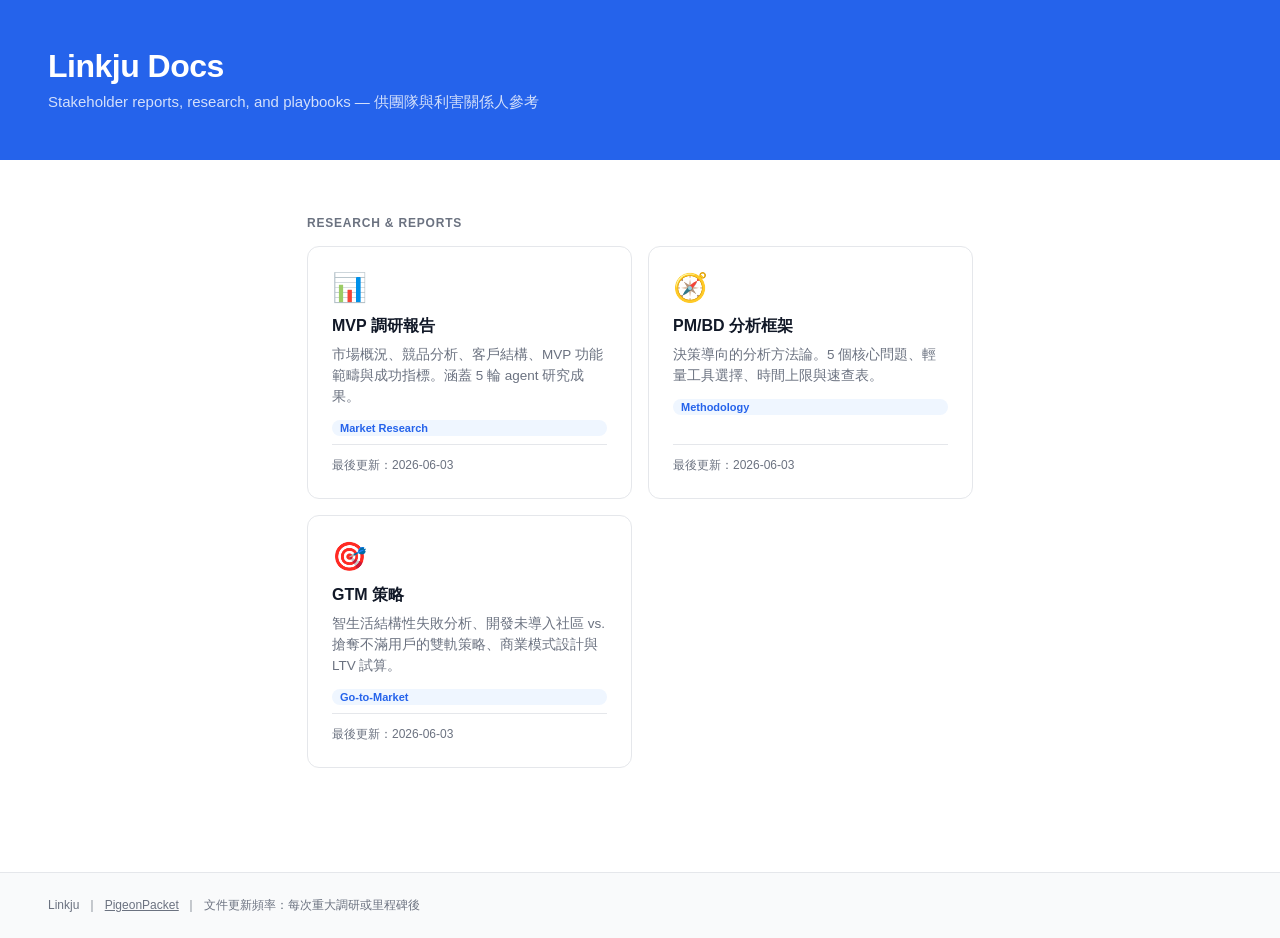
==== index.html @ 29cb68ba "docs: add GTM strategy report + update landing page - gtm-strategy.html: 智生活 structural failure anal" ====
<!DOCTYPE html>
<html lang="zh-TW">
<head>
  <meta charset="UTF-8" />
  <meta name="viewport" content="width=device-width, initial-scale=1.0" />
  <title>Linkju Docs</title>
  <style>
    :root {
      --accent: #2563eb;
      --accent-light: #eff6ff;
      --text: #111827;
      --muted: #6b7280;
      --border: #e5e7eb;
      --bg: #ffffff;
      --section-bg: #f9fafb;
    }
    * { box-sizing: border-box; margin: 0; padding: 0; }
    body {
      font-family: -apple-system, BlinkMacSystemFont, "Segoe UI", sans-serif;
      color: var(--text);
      background: var(--bg);
      min-height: 100vh;
      display: flex;
      flex-direction: column;
    }
    header {
      background: var(--accent);
      color: white;
      padding: 48px;
    }
    header h1 { font-size: 32px; font-weight: 800; letter-spacing: -0.5px; }
    header p { margin-top: 8px; opacity: 0.8; font-size: 15px; }

    main {
      max-width: 800px;
      margin: 0 auto;
      padding: 56px 32px;
      flex: 1;
    }

    .section-label {
      font-size: 12px;
      font-weight: 700;
      text-transform: uppercase;
      letter-spacing: 0.8px;
      color: var(--muted);
      margin-bottom: 16px;
    }

    .doc-grid {
      display: grid;
      grid-template-columns: repeat(auto-fit, minmax(300px, 1fr));
      gap: 16px;
      margin-bottom: 48px;
    }

    .doc-card {
      border: 1px solid var(--border);
      border-radius: 12px;
      padding: 24px;
      text-decoration: none;
      color: var(--text);
      transition: border-color 0.15s, box-shadow 0.15s;
      display: flex;
      flex-direction: column;
      gap: 8px;
    }
    .doc-card:hover {
      border-color: var(--accent);
      box-shadow: 0 0 0 3px var(--accent-light);
    }
    .doc-card .icon {
      font-size: 28px;
      margin-bottom: 4px;
    }
    .doc-card .title {
      font-size: 16px;
      font-weight: 700;
    }
    .doc-card .desc {
      font-size: 13.5px;
      color: var(--muted);
      line-height: 1.55;
    }
    .doc-card .tag {
      margin-top: 4px;
      font-size: 11px;
      font-weight: 600;
      color: var(--accent);
      background: var(--accent-light);
      display: inline-block;
      padding: 2px 8px;
      border-radius: 20px;
    }
    .doc-card .updated {
      font-size: 12px;
      color: var(--muted);
      margin-top: auto;
      padding-top: 12px;
      border-top: 1px solid var(--border);
    }

    footer {
      padding: 24px 48px;
      border-top: 1px solid var(--border);
      font-size: 12px;
      color: var(--muted);
      background: var(--section-bg);
    }

    @media (max-width: 600px) {
      header, main, footer { padding-left: 20px; padding-right: 20px; }
      header { padding-top: 32px; padding-bottom: 32px; }
    }
  </style>
</head>
<body>

<header>
  <h1>Linkju Docs</h1>
  <p>Stakeholder reports, research, and playbooks — 供團隊與利害關係人參考</p>
</header>

<main>

  <div class="section-label">Research & Reports</div>
  <div class="doc-grid">

    <a class="doc-card" href="mvp-research.html">
      <div class="icon">📊</div>
      <div class="title">MVP 調研報告</div>
      <div class="desc">市場概況、競品分析、客戶結構、MVP 功能範疇與成功指標。涵蓋 5 輪 agent 研究成果。</div>
      <div class="tag">Market Research</div>
      <div class="updated">最後更新：2026-06-03</div>
    </a>

    <a class="doc-card" href="pm-bd-playbook.html">
      <div class="icon">🧭</div>
      <div class="title">PM/BD 分析框架</div>
      <div class="desc">決策導向的分析方法論。5 個核心問題、輕量工具選擇、時間上限與速查表。</div>
      <div class="tag">Methodology</div>
      <div class="updated">最後更新：2026-06-03</div>
    </a>

    <a class="doc-card" href="gtm-strategy.html">
      <div class="icon">🎯</div>
      <div class="title">GTM 策略</div>
      <div class="desc">智生活結構性失敗分析、開發未導入社區 vs. 搶奪不滿用戶的雙軌策略、商業模式設計與 LTV 試算。</div>
      <div class="tag">Go-to-Market</div>
      <div class="updated">最後更新：2026-06-03</div>
    </a>

  </div>

</main>

<footer>
  Linkju &nbsp;｜&nbsp; <a href="https://github.com/PigeonPacket" style="color: inherit;">PigeonPacket</a> &nbsp;｜&nbsp; 文件更新頻率：每次重大調研或里程碑後
</footer>

</body>
</html>
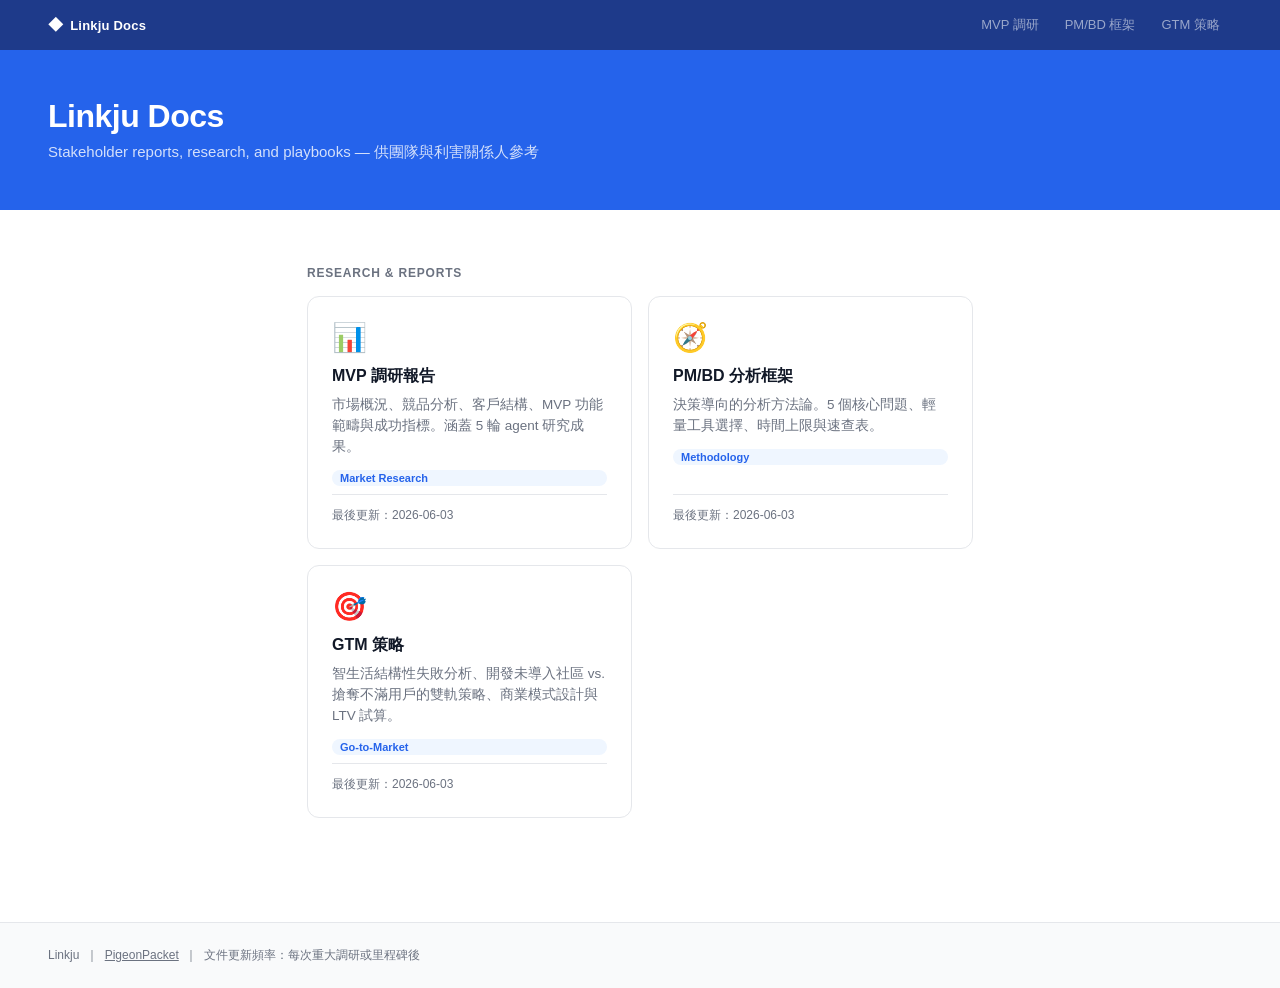
==== commit 0ecd1a44: "docs: add sticky topnav across all pages Persistent navigation bar on all 4 pages — logo links home," ====
--- a/index.html
+++ b/index.html
@@ -112,9 +112,62 @@
       header, main, footer { padding-left: 20px; padding-right: 20px; }
       header { padding-top: 32px; padding-bottom: 32px; }
     }
+
+    /* ── Top Navigation ── */
+    .topnav {
+      background: #1e3a8a;
+      padding: 0 48px;
+      display: flex;
+      align-items: center;
+      justify-content: space-between;
+      height: 50px;
+      position: sticky;
+      top: 0;
+      z-index: 100;
+    }
+    .nav-logo {
+      color: rgba(255,255,255,0.75);
+      font-weight: 700;
+      font-size: 13px;
+      text-decoration: none;
+      letter-spacing: 0.2px;
+      display: flex;
+      align-items: center;
+      gap: 7px;
+    }
+    .nav-logo:hover { color: white; }
+    .nav-logo.active { color: white; }
+    .nav-logo .logo-mark { font-size: 15px; }
+    .nav-links { display: flex; align-items: center; gap: 2px; }
+    .nav-link {
+      color: rgba(255,255,255,0.55);
+      text-decoration: none;
+      font-size: 13px;
+      font-weight: 500;
+      padding: 6px 12px;
+      border-radius: 6px;
+      transition: background 0.15s, color 0.15s;
+      white-space: nowrap;
+    }
+    .nav-link:hover { background: rgba(255,255,255,0.1); color: rgba(255,255,255,0.9); }
+    .nav-link.active { background: rgba(255,255,255,0.15); color: white; font-weight: 600; }
+    @media (max-width: 600px) {
+      .topnav { padding: 10px 20px; height: auto; flex-wrap: wrap; gap: 8px; }
+      .nav-links { gap: 0; flex-wrap: wrap; }
+      .nav-link { padding: 4px 8px; font-size: 12px; }
+    }
   </style>
 </head>
 <body>
+
+<nav class="topnav">
+  <a href="index.html" class="nav-logo active"><span class="logo-mark">◆</span> Linkju Docs</a>
+  <div class="nav-links">
+    <a href="mvp-research.html" class="nav-link">MVP 調研</a>
+    <a href="pm-bd-playbook.html" class="nav-link">PM/BD 框架</a>
+    <a href="gtm-strategy.html" class="nav-link">GTM 策略</a>
+  </div>
+</nav>
 
 <header>
   <h1>Linkju Docs</h1>
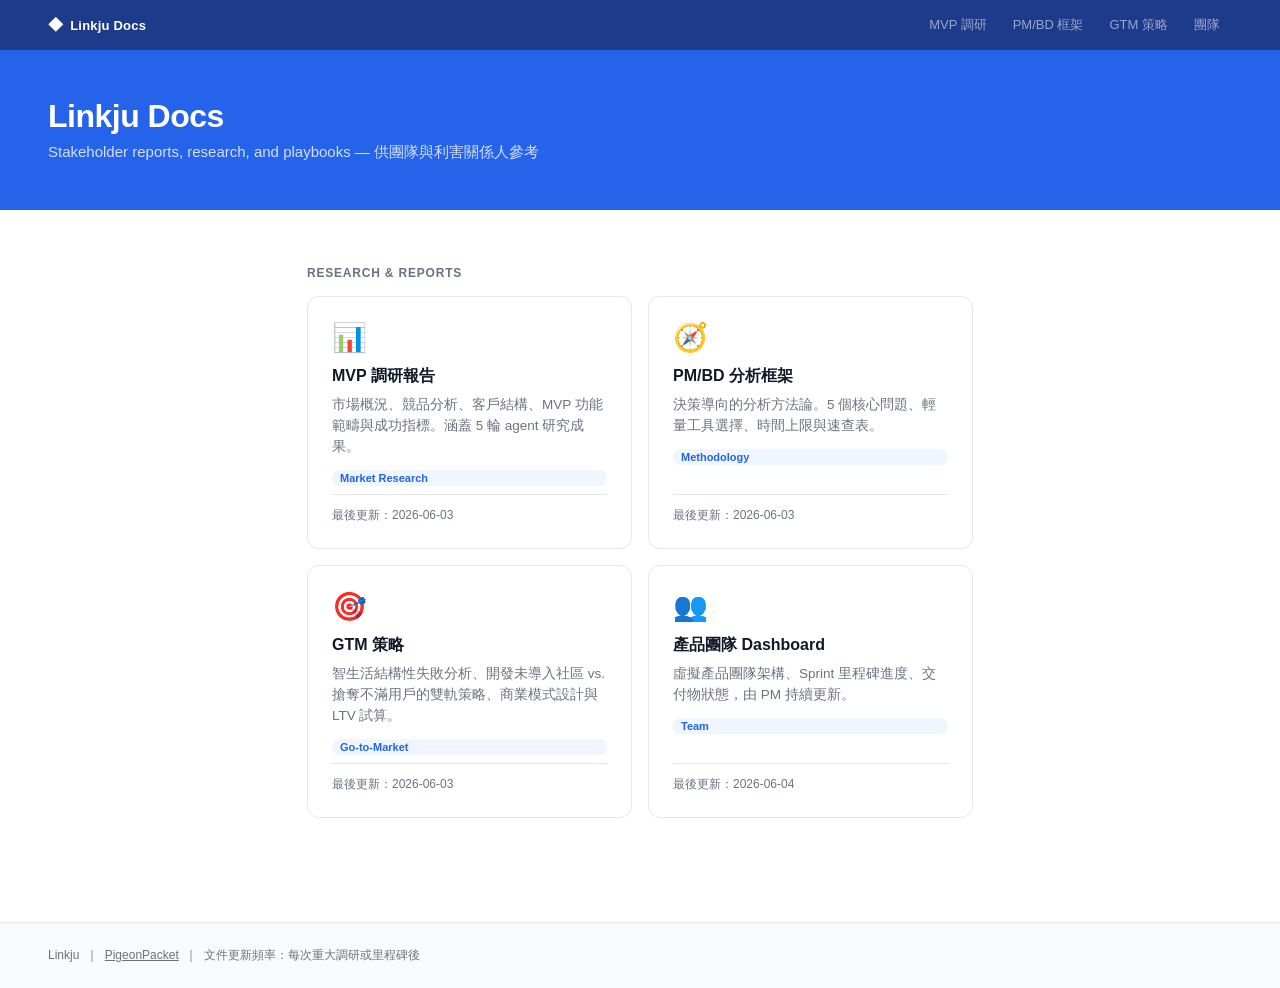
==== commit e42d4bad: "docs: add team dashboard with sprint milestones and deliverable status Co-Authored-By: Claude Sonnet" ====
--- a/index.html
+++ b/index.html
@@ -166,6 +166,7 @@
     <a href="mvp-research.html" class="nav-link">MVP 調研</a>
     <a href="pm-bd-playbook.html" class="nav-link">PM/BD 框架</a>
     <a href="gtm-strategy.html" class="nav-link">GTM 策略</a>
+    <a href="team.html" class="nav-link">團隊</a>
   </div>
 </nav>
 
@@ -203,6 +204,14 @@
       <div class="updated">最後更新：2026-06-03</div>
     </a>
 
+    <a class="doc-card" href="team.html">
+      <div class="icon">👥</div>
+      <div class="title">產品團隊 Dashboard</div>
+      <div class="desc">虛擬產品團隊架構、Sprint 里程碑進度、交付物狀態，由 PM 持續更新。</div>
+      <div class="tag">Team</div>
+      <div class="updated">最後更新：2026-06-04</div>
+    </a>
+
   </div>
 
 </main>
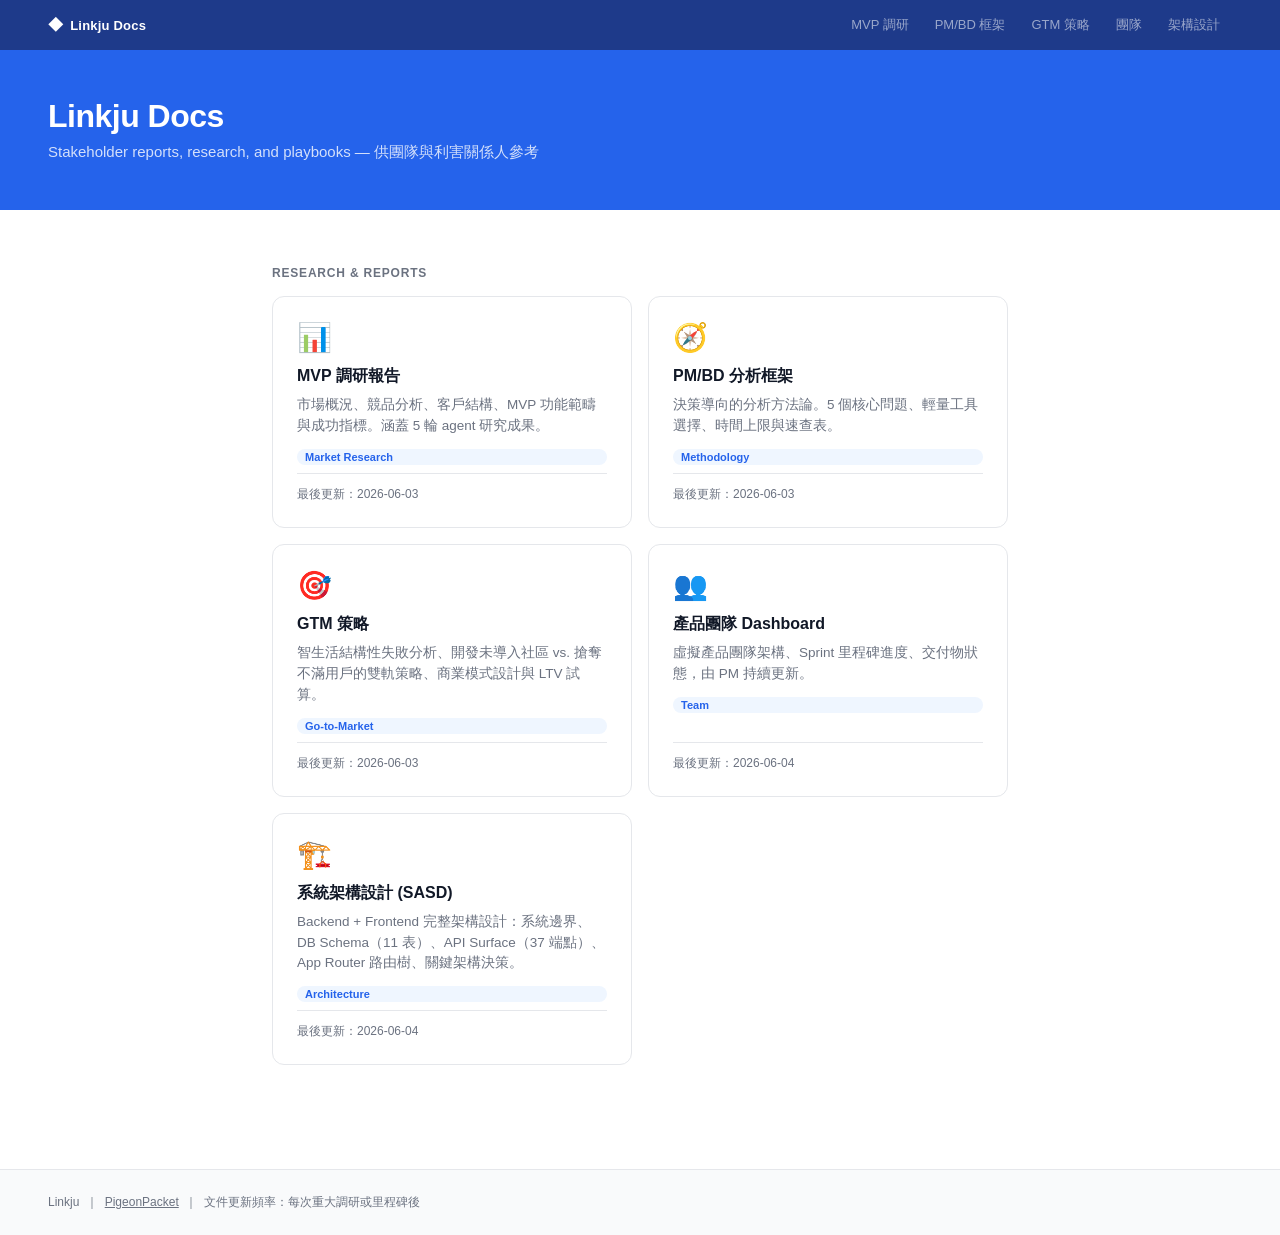
==== commit 3d28fe9d: "docs: add architecture (SASD) page — system context, DB schema, API surface, frontend routes Co-Auth" ====
--- a/index.html
+++ b/index.html
@@ -167,6 +167,7 @@
     <a href="pm-bd-playbook.html" class="nav-link">PM/BD 框架</a>
     <a href="gtm-strategy.html" class="nav-link">GTM 策略</a>
     <a href="team.html" class="nav-link">團隊</a>
+    <a href="architecture.html" class="nav-link">架構設計</a>
   </div>
 </nav>
 
@@ -212,6 +213,14 @@
       <div class="updated">最後更新：2026-06-04</div>
     </a>
 
+    <a class="doc-card" href="architecture.html">
+      <div class="icon">🏗️</div>
+      <div class="title">系統架構設計 (SASD)</div>
+      <div class="desc">Backend + Frontend 完整架構設計：系統邊界、DB Schema（11 表）、API Surface（37 端點）、App Router 路由樹、關鍵架構決策。</div>
+      <div class="tag">Architecture</div>
+      <div class="updated">最後更新：2026-06-04</div>
+    </a>
+
   </div>
 
 </main>
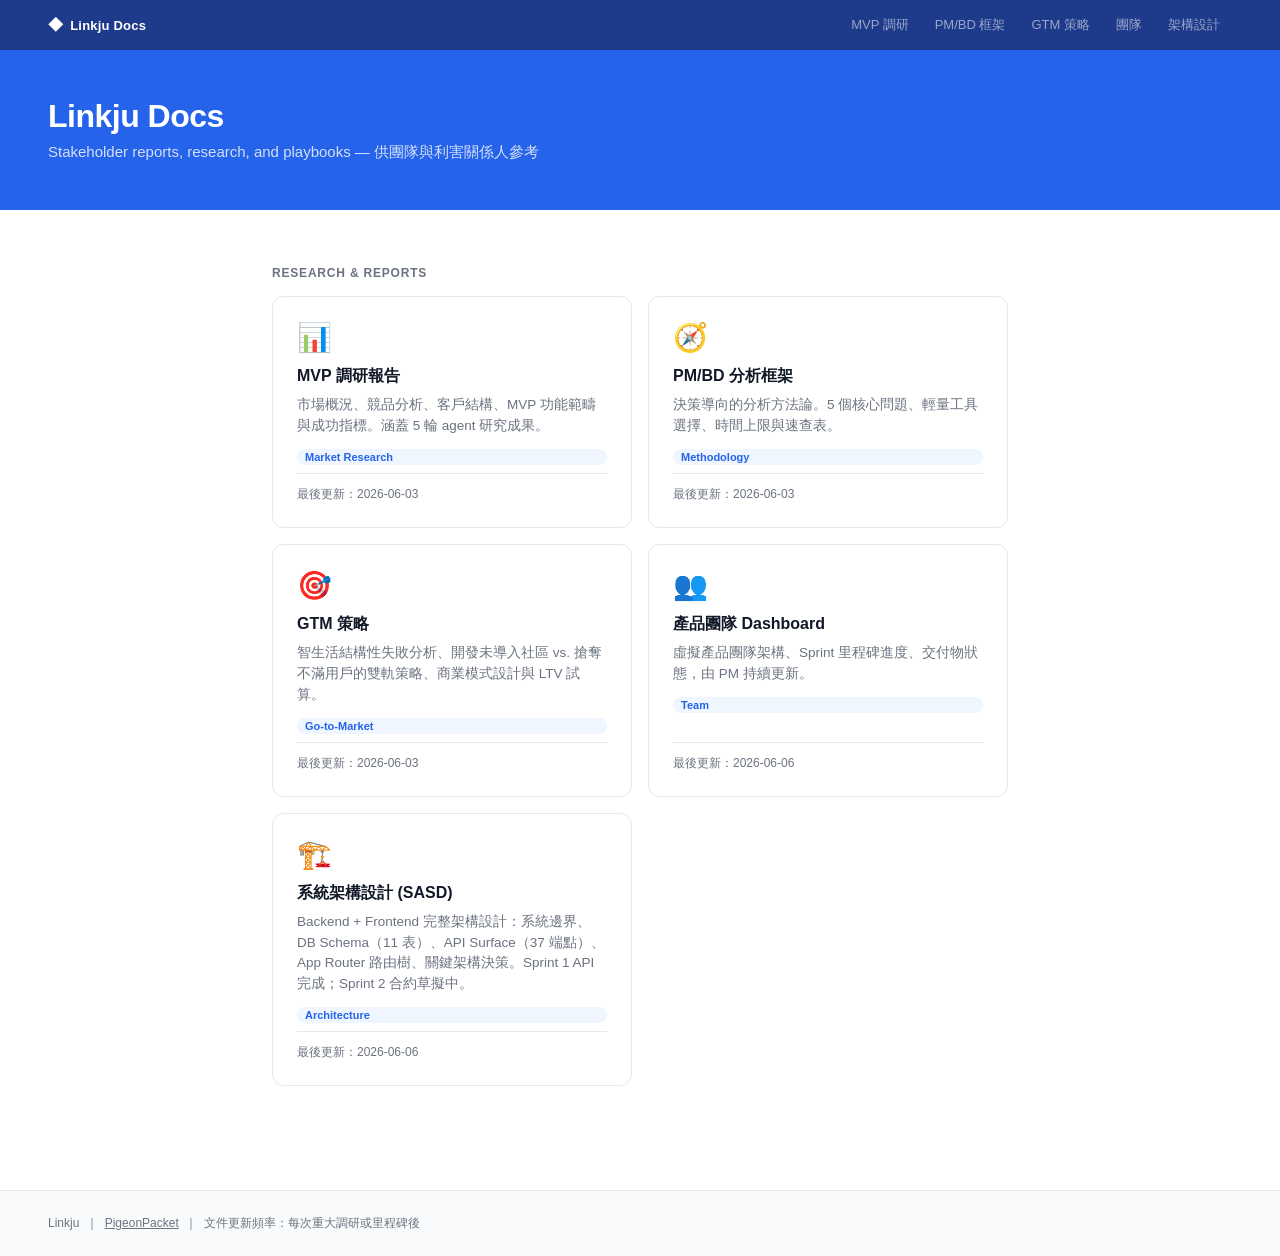
==== commit 5c551ee5: "docs: refresh stakeholder status to 2026-06-06 sprint reality Update team/architecture/index pages: " ====
--- a/index.html
+++ b/index.html
@@ -210,15 +210,15 @@
       <div class="title">產品團隊 Dashboard</div>
       <div class="desc">虛擬產品團隊架構、Sprint 里程碑進度、交付物狀態，由 PM 持續更新。</div>
       <div class="tag">Team</div>
-      <div class="updated">最後更新：2026-06-04</div>
+      <div class="updated">最後更新：2026-06-06</div>
     </a>
 
     <a class="doc-card" href="architecture.html">
       <div class="icon">🏗️</div>
       <div class="title">系統架構設計 (SASD)</div>
-      <div class="desc">Backend + Frontend 完整架構設計：系統邊界、DB Schema（11 表）、API Surface（37 端點）、App Router 路由樹、關鍵架構決策。</div>
+      <div class="desc">Backend + Frontend 完整架構設計：系統邊界、DB Schema（11 表）、API Surface（37 端點）、App Router 路由樹、關鍵架構決策。Sprint 1 API 完成；Sprint 2 合約草擬中。</div>
       <div class="tag">Architecture</div>
-      <div class="updated">最後更新：2026-06-04</div>
+      <div class="updated">最後更新：2026-06-06</div>
     </a>
 
   </div>
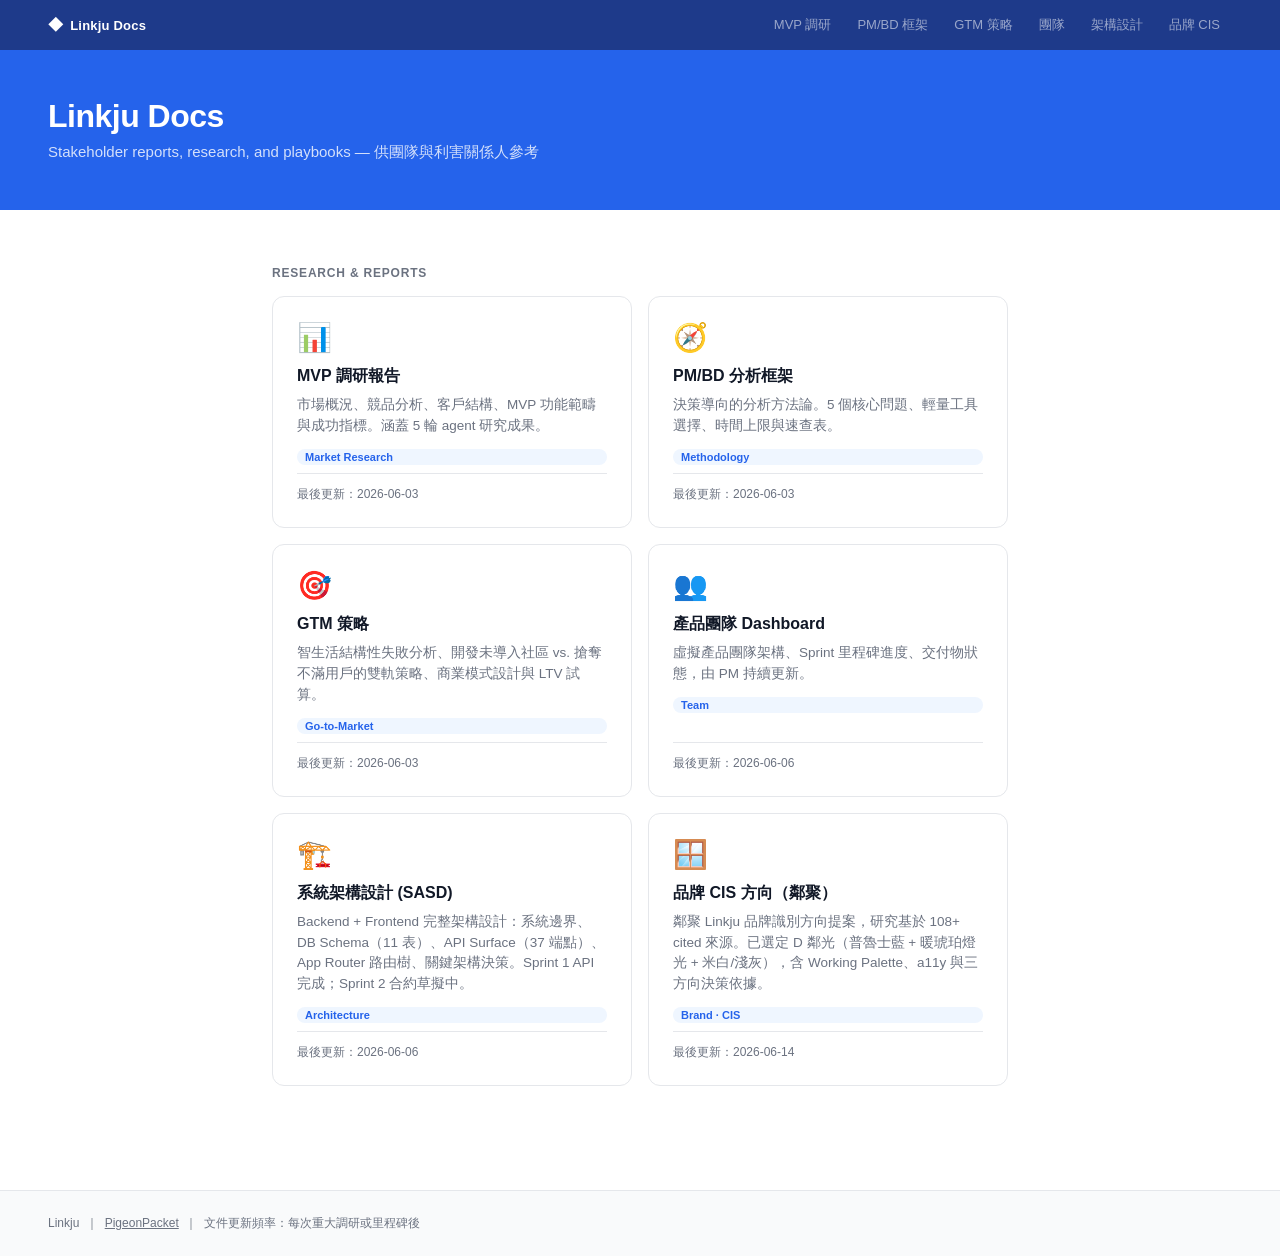
==== commit 3bea15f1: "docs(brand): select D 鄰光 + Working Palette v1; add CIS to homepage sitemap cis-proposal.html: 'selec" ====
--- a/index.html
+++ b/index.html
@@ -168,6 +168,7 @@
     <a href="gtm-strategy.html" class="nav-link">GTM 策略</a>
     <a href="team.html" class="nav-link">團隊</a>
     <a href="architecture.html" class="nav-link">架構設計</a>
+    <a href="cis-proposal.html" class="nav-link">品牌 CIS</a>
   </div>
 </nav>
 
@@ -221,6 +222,14 @@
       <div class="updated">最後更新：2026-06-06</div>
     </a>
 
+    <a class="doc-card" href="cis-proposal.html">
+      <div class="icon">🪟</div>
+      <div class="title">品牌 CIS 方向（鄰聚）</div>
+      <div class="desc">鄰聚 Linkju 品牌識別方向提案，研究基於 108+ cited 來源。已選定 D 鄰光（普魯士藍 + 暖琥珀燈光 + 米白/淺灰），含 Working Palette、a11y 與三方向決策依據。</div>
+      <div class="tag">Brand · CIS</div>
+      <div class="updated">最後更新：2026-06-14</div>
+    </a>
+
   </div>
 
 </main>
@@ -229,5 +238,6 @@
   Linkju &nbsp;｜&nbsp; <a href="https://github.com/PigeonPacket" style="color: inherit;">PigeonPacket</a> &nbsp;｜&nbsp; 文件更新頻率：每次重大調研或里程碑後
 </footer>
 
+  <script src="tts.js" defer></script>
 </body>
 </html>
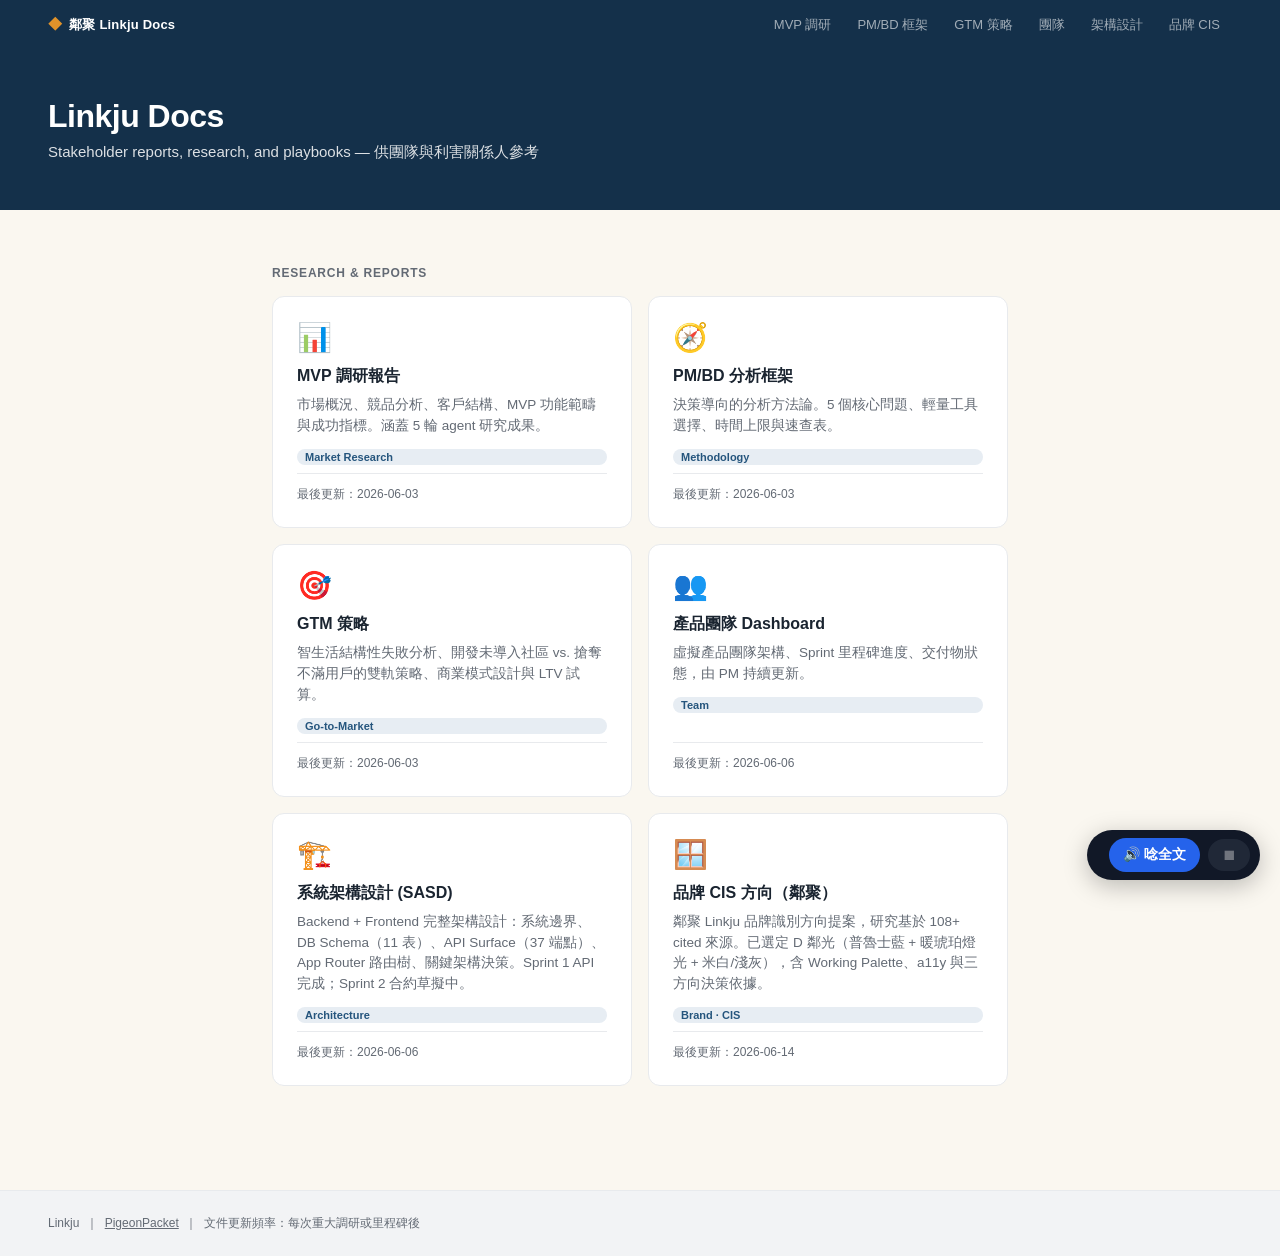
==== commit f752a426: "refactor(docs): shared header + 鄰光 design tokens across all pages (DRY) Stop duplicating the header " ====
--- a/index.html
+++ b/index.html
@@ -4,173 +4,11 @@
   <meta charset="UTF-8" />
   <meta name="viewport" content="width=device-width, initial-scale=1.0" />
   <title>Linkju Docs</title>
-  <style>
-    :root {
-      --accent: #2563eb;
-      --accent-light: #eff6ff;
-      --text: #111827;
-      --muted: #6b7280;
-      --border: #e5e7eb;
-      --bg: #ffffff;
-      --section-bg: #f9fafb;
-    }
-    * { box-sizing: border-box; margin: 0; padding: 0; }
-    body {
-      font-family: -apple-system, BlinkMacSystemFont, "Segoe UI", sans-serif;
-      color: var(--text);
-      background: var(--bg);
-      min-height: 100vh;
-      display: flex;
-      flex-direction: column;
-    }
-    header {
-      background: var(--accent);
-      color: white;
-      padding: 48px;
-    }
-    header h1 { font-size: 32px; font-weight: 800; letter-spacing: -0.5px; }
-    header p { margin-top: 8px; opacity: 0.8; font-size: 15px; }
-
-    main {
-      max-width: 800px;
-      margin: 0 auto;
-      padding: 56px 32px;
-      flex: 1;
-    }
-
-    .section-label {
-      font-size: 12px;
-      font-weight: 700;
-      text-transform: uppercase;
-      letter-spacing: 0.8px;
-      color: var(--muted);
-      margin-bottom: 16px;
-    }
-
-    .doc-grid {
-      display: grid;
-      grid-template-columns: repeat(auto-fit, minmax(300px, 1fr));
-      gap: 16px;
-      margin-bottom: 48px;
-    }
-
-    .doc-card {
-      border: 1px solid var(--border);
-      border-radius: 12px;
-      padding: 24px;
-      text-decoration: none;
-      color: var(--text);
-      transition: border-color 0.15s, box-shadow 0.15s;
-      display: flex;
-      flex-direction: column;
-      gap: 8px;
-    }
-    .doc-card:hover {
-      border-color: var(--accent);
-      box-shadow: 0 0 0 3px var(--accent-light);
-    }
-    .doc-card .icon {
-      font-size: 28px;
-      margin-bottom: 4px;
-    }
-    .doc-card .title {
-      font-size: 16px;
-      font-weight: 700;
-    }
-    .doc-card .desc {
-      font-size: 13.5px;
-      color: var(--muted);
-      line-height: 1.55;
-    }
-    .doc-card .tag {
-      margin-top: 4px;
-      font-size: 11px;
-      font-weight: 600;
-      color: var(--accent);
-      background: var(--accent-light);
-      display: inline-block;
-      padding: 2px 8px;
-      border-radius: 20px;
-    }
-    .doc-card .updated {
-      font-size: 12px;
-      color: var(--muted);
-      margin-top: auto;
-      padding-top: 12px;
-      border-top: 1px solid var(--border);
-    }
-
-    footer {
-      padding: 24px 48px;
-      border-top: 1px solid var(--border);
-      font-size: 12px;
-      color: var(--muted);
-      background: var(--section-bg);
-    }
-
-    @media (max-width: 600px) {
-      header, main, footer { padding-left: 20px; padding-right: 20px; }
-      header { padding-top: 32px; padding-bottom: 32px; }
-    }
-
-    /* ── Top Navigation ── */
-    .topnav {
-      background: #1e3a8a;
-      padding: 0 48px;
-      display: flex;
-      align-items: center;
-      justify-content: space-between;
-      height: 50px;
-      position: sticky;
-      top: 0;
-      z-index: 100;
-    }
-    .nav-logo {
-      color: rgba(255,255,255,0.75);
-      font-weight: 700;
-      font-size: 13px;
-      text-decoration: none;
-      letter-spacing: 0.2px;
-      display: flex;
-      align-items: center;
-      gap: 7px;
-    }
-    .nav-logo:hover { color: white; }
-    .nav-logo.active { color: white; }
-    .nav-logo .logo-mark { font-size: 15px; }
-    .nav-links { display: flex; align-items: center; gap: 2px; }
-    .nav-link {
-      color: rgba(255,255,255,0.55);
-      text-decoration: none;
-      font-size: 13px;
-      font-weight: 500;
-      padding: 6px 12px;
-      border-radius: 6px;
-      transition: background 0.15s, color 0.15s;
-      white-space: nowrap;
-    }
-    .nav-link:hover { background: rgba(255,255,255,0.1); color: rgba(255,255,255,0.9); }
-    .nav-link.active { background: rgba(255,255,255,0.15); color: white; font-weight: 600; }
-    @media (max-width: 600px) {
-      .topnav { padding: 10px 20px; height: auto; flex-wrap: wrap; gap: 8px; }
-      .nav-links { gap: 0; flex-wrap: wrap; }
-      .nav-link { padding: 4px 8px; font-size: 12px; }
-    }
-  </style>
+  <link rel="stylesheet" href="assets/site.css">
 </head>
 <body>
 
-<nav class="topnav">
-  <a href="index.html" class="nav-logo active"><span class="logo-mark">◆</span> Linkju Docs</a>
-  <div class="nav-links">
-    <a href="mvp-research.html" class="nav-link">MVP 調研</a>
-    <a href="pm-bd-playbook.html" class="nav-link">PM/BD 框架</a>
-    <a href="gtm-strategy.html" class="nav-link">GTM 策略</a>
-    <a href="team.html" class="nav-link">團隊</a>
-    <a href="architecture.html" class="nav-link">架構設計</a>
-    <a href="cis-proposal.html" class="nav-link">品牌 CIS</a>
-  </div>
-</nav>
+<div id="site-nav"></div>
 
 <header>
   <h1>Linkju Docs</h1>
@@ -239,5 +77,6 @@
 </footer>
 
   <script src="tts.js" defer></script>
+  <script src="assets/site.js" defer></script>
 </body>
 </html>
--- a/assets/site.css
+++ b/assets/site.css
@@ -0,0 +1,94 @@
+/* ============================================================================
+   Linkju Docs — shared site stylesheet (鄰聚 / Linkju 鄰光 design tokens)
+   Single source of truth for the docs site chrome. Edit HERE, every page updates.
+   Direction D 鄰光: Prussian blue base · blue-600 actions · single amber accent ·
+   cream + light-grey surfaces.
+   ============================================================================ */
+
+:root {
+  /* Prussian blue ramp */
+  --blue-900:#0E2438; --blue-800:#14304A; --blue-700:#1C405E;
+  --blue-600:#25557D; --blue-500:#356C97;
+  /* single amber accent (lamplight) */
+  --amber-500:#E0922A; --amber-700:#B3741A; --amber-100:#F7E6C8;
+  /* cream + light-grey neutrals */
+  --cream:#FAF7F0; --card:#FFFFFF;
+  --grey-50:#F2F3F5; --grey-100:#E8EAED; --grey-200:#D7DBE0;
+  --grey-400:#A7AEB7; --grey-600:#636A74; --ink:#1A2430;
+
+  /* semantic */
+  --bg:var(--cream); --text:var(--ink); --muted:var(--grey-600);
+  --border:var(--grey-100); --section-bg:var(--grey-50);
+  --accent:var(--blue-600);            /* interactive / links / CTAs */
+  --accent-light:#E7EDF3;              /* pale blue tint */
+  --chrome:var(--blue-800);            /* nav + header band */
+}
+
+* { box-sizing:border-box; margin:0; padding:0; }
+body {
+  font-family:"Inter","Noto Sans TC",-apple-system,BlinkMacSystemFont,"Segoe UI",sans-serif;
+  color:var(--text); background:var(--bg);
+  min-height:100vh; display:flex; flex-direction:column;
+  -webkit-font-smoothing:antialiased;
+}
+a { color:var(--accent); }
+
+/* ── Shared top navigation (injected by site.js into #site-nav) ── */
+.topnav {
+  background:var(--chrome); padding:0 48px;
+  display:flex; align-items:center; justify-content:space-between;
+  height:50px; position:sticky; top:0; z-index:100;
+}
+.nav-logo {
+  color:rgba(255,255,255,.78); font-weight:700; font-size:13px;
+  text-decoration:none; letter-spacing:.2px; display:flex; align-items:center; gap:7px;
+}
+.nav-logo:hover, .nav-logo.active { color:#fff; }
+.nav-logo .logo-mark { font-size:14px; color:var(--amber-500); }
+.nav-links { display:flex; align-items:center; gap:2px; }
+.nav-link {
+  color:rgba(255,255,255,.6); text-decoration:none; font-size:13px; font-weight:500;
+  padding:6px 12px; border-radius:6px; white-space:nowrap;
+  transition:background .15s,color .15s;
+}
+.nav-link:hover { background:rgba(255,255,255,.1); color:rgba(255,255,255,.92); }
+.nav-link.active { background:rgba(255,255,255,.16); color:#fff; font-weight:600; }
+
+/* ── Page title band ── */
+header { background:var(--chrome); color:#fff; padding:48px; }
+header h1 { font-size:32px; font-weight:800; letter-spacing:-.5px; }
+header p { margin-top:8px; opacity:.85; font-size:15px; }
+
+main { max-width:800px; margin:0 auto; padding:56px 32px; flex:1; }
+
+.section-label {
+  font-size:12px; font-weight:700; text-transform:uppercase; letter-spacing:.8px;
+  color:var(--muted); margin-bottom:16px;
+}
+
+/* ── Doc-card grid (homepage sitemap) ── */
+.doc-grid { display:grid; grid-template-columns:repeat(auto-fit,minmax(300px,1fr)); gap:16px; margin-bottom:48px; }
+.doc-card {
+  border:1px solid var(--border); border-radius:12px; padding:24px; background:var(--card);
+  text-decoration:none; color:var(--text); display:flex; flex-direction:column; gap:8px;
+  transition:border-color .15s,box-shadow .15s;
+}
+.doc-card:hover { border-color:var(--accent); box-shadow:0 0 0 3px var(--accent-light); }
+.doc-card .icon { font-size:28px; margin-bottom:4px; }
+.doc-card .title { font-size:16px; font-weight:700; }
+.doc-card .desc { font-size:13.5px; color:var(--muted); line-height:1.55; }
+.doc-card .tag {
+  margin-top:4px; font-size:11px; font-weight:600; color:var(--accent);
+  background:var(--accent-light); display:inline-block; padding:2px 8px; border-radius:20px;
+}
+.doc-card .updated { font-size:12px; color:var(--muted); margin-top:auto; padding-top:12px; border-top:1px solid var(--border); }
+
+footer { padding:24px 48px; border-top:1px solid var(--border); font-size:12px; color:var(--muted); background:var(--section-bg); }
+
+@media (max-width:600px) {
+  header, main, footer { padding-left:20px; padding-right:20px; }
+  header { padding-top:32px; padding-bottom:32px; }
+  .topnav { padding:10px 20px; height:auto; flex-wrap:wrap; gap:8px; }
+  .nav-links { gap:0; flex-wrap:wrap; }
+  .nav-link { padding:4px 8px; font-size:12px; }
+}
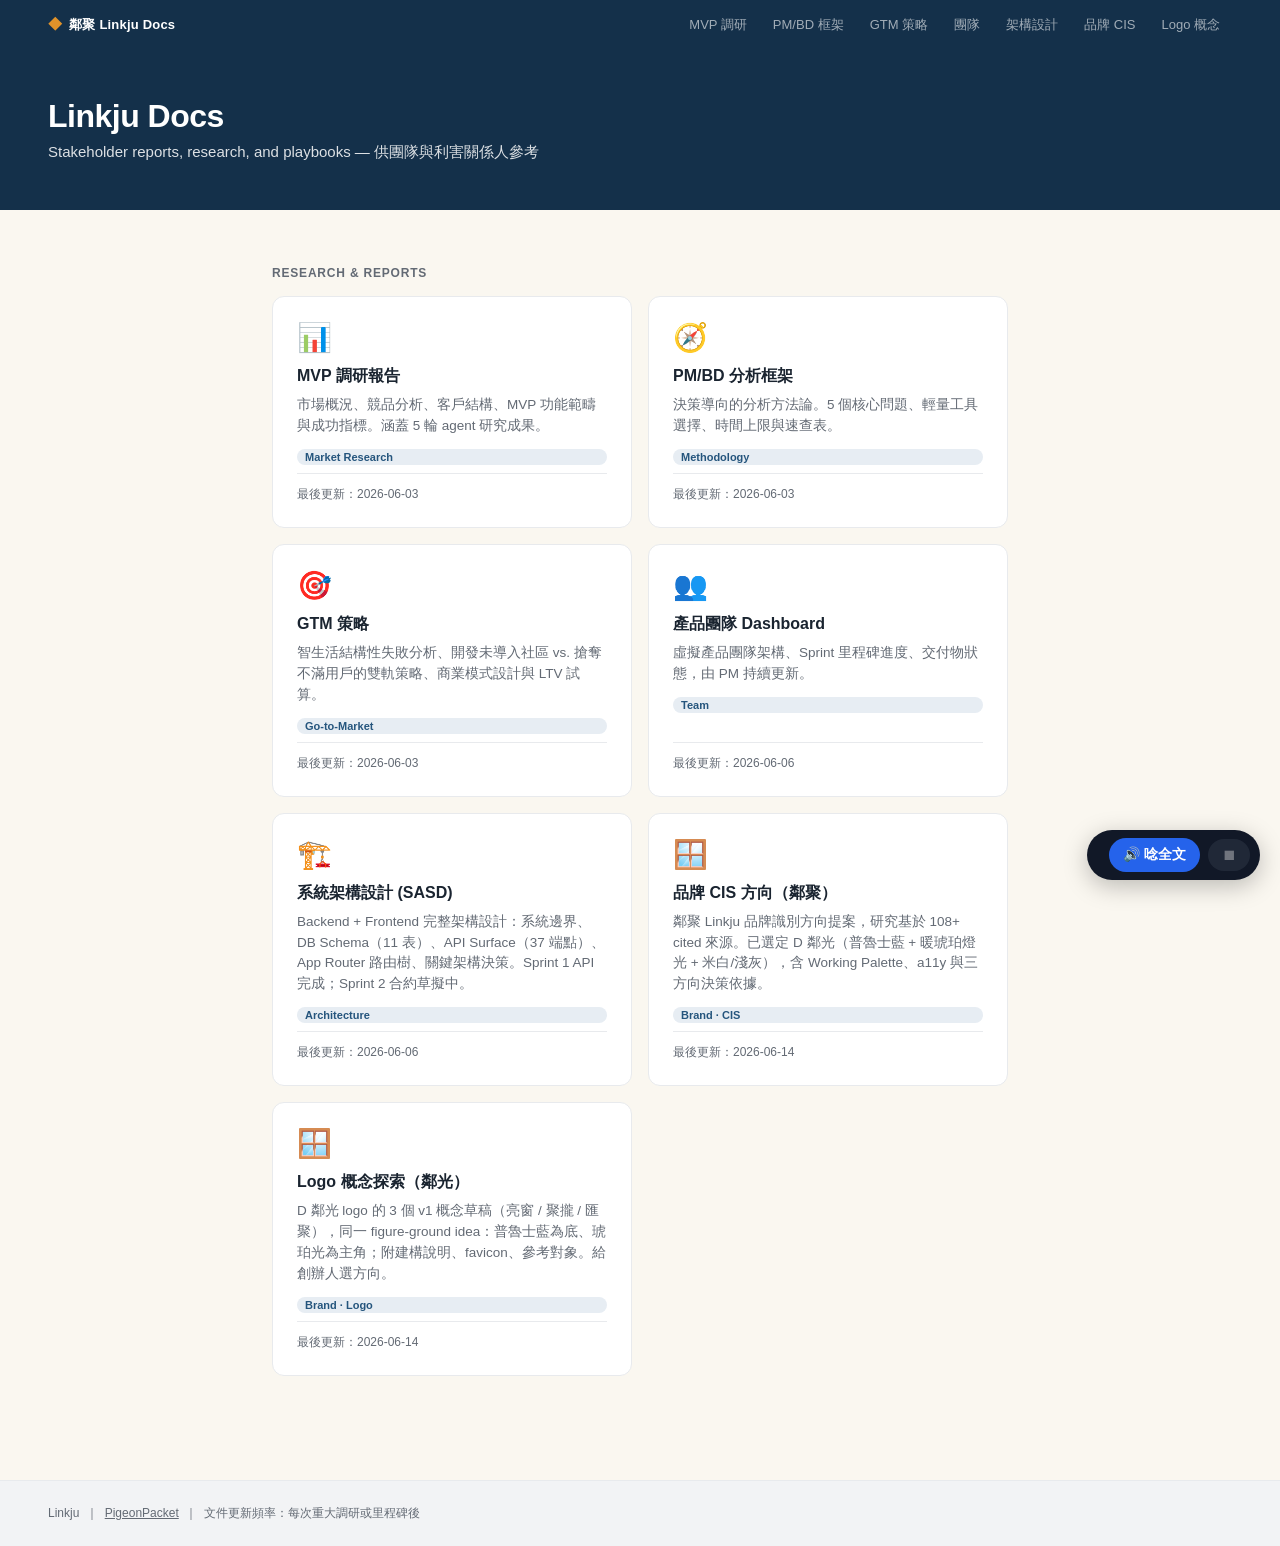
==== commit c89b3ec3: "docs(brand): 鄰光 logo concept exploration v1 (3 concepts) + sitemap/nav logo-concepts.html: 3 figure-" ====
--- a/index.html
+++ b/index.html
@@ -68,6 +68,14 @@
       <div class="updated">最後更新：2026-06-14</div>
     </a>
 
+    <a class="doc-card" href="logo-concepts.html">
+      <div class="icon">🪟</div>
+      <div class="title">Logo 概念探索（鄰光）</div>
+      <div class="desc">D 鄰光 logo 的 3 個 v1 概念草稿（亮窗 / 聚攏 / 匯聚），同一 figure-ground idea：普魯士藍為底、琥珀光為主角；附建構說明、favicon、參考對象。給創辦人選方向。</div>
+      <div class="tag">Brand · Logo</div>
+      <div class="updated">最後更新：2026-06-14</div>
+    </a>
+
   </div>
 
 </main>
